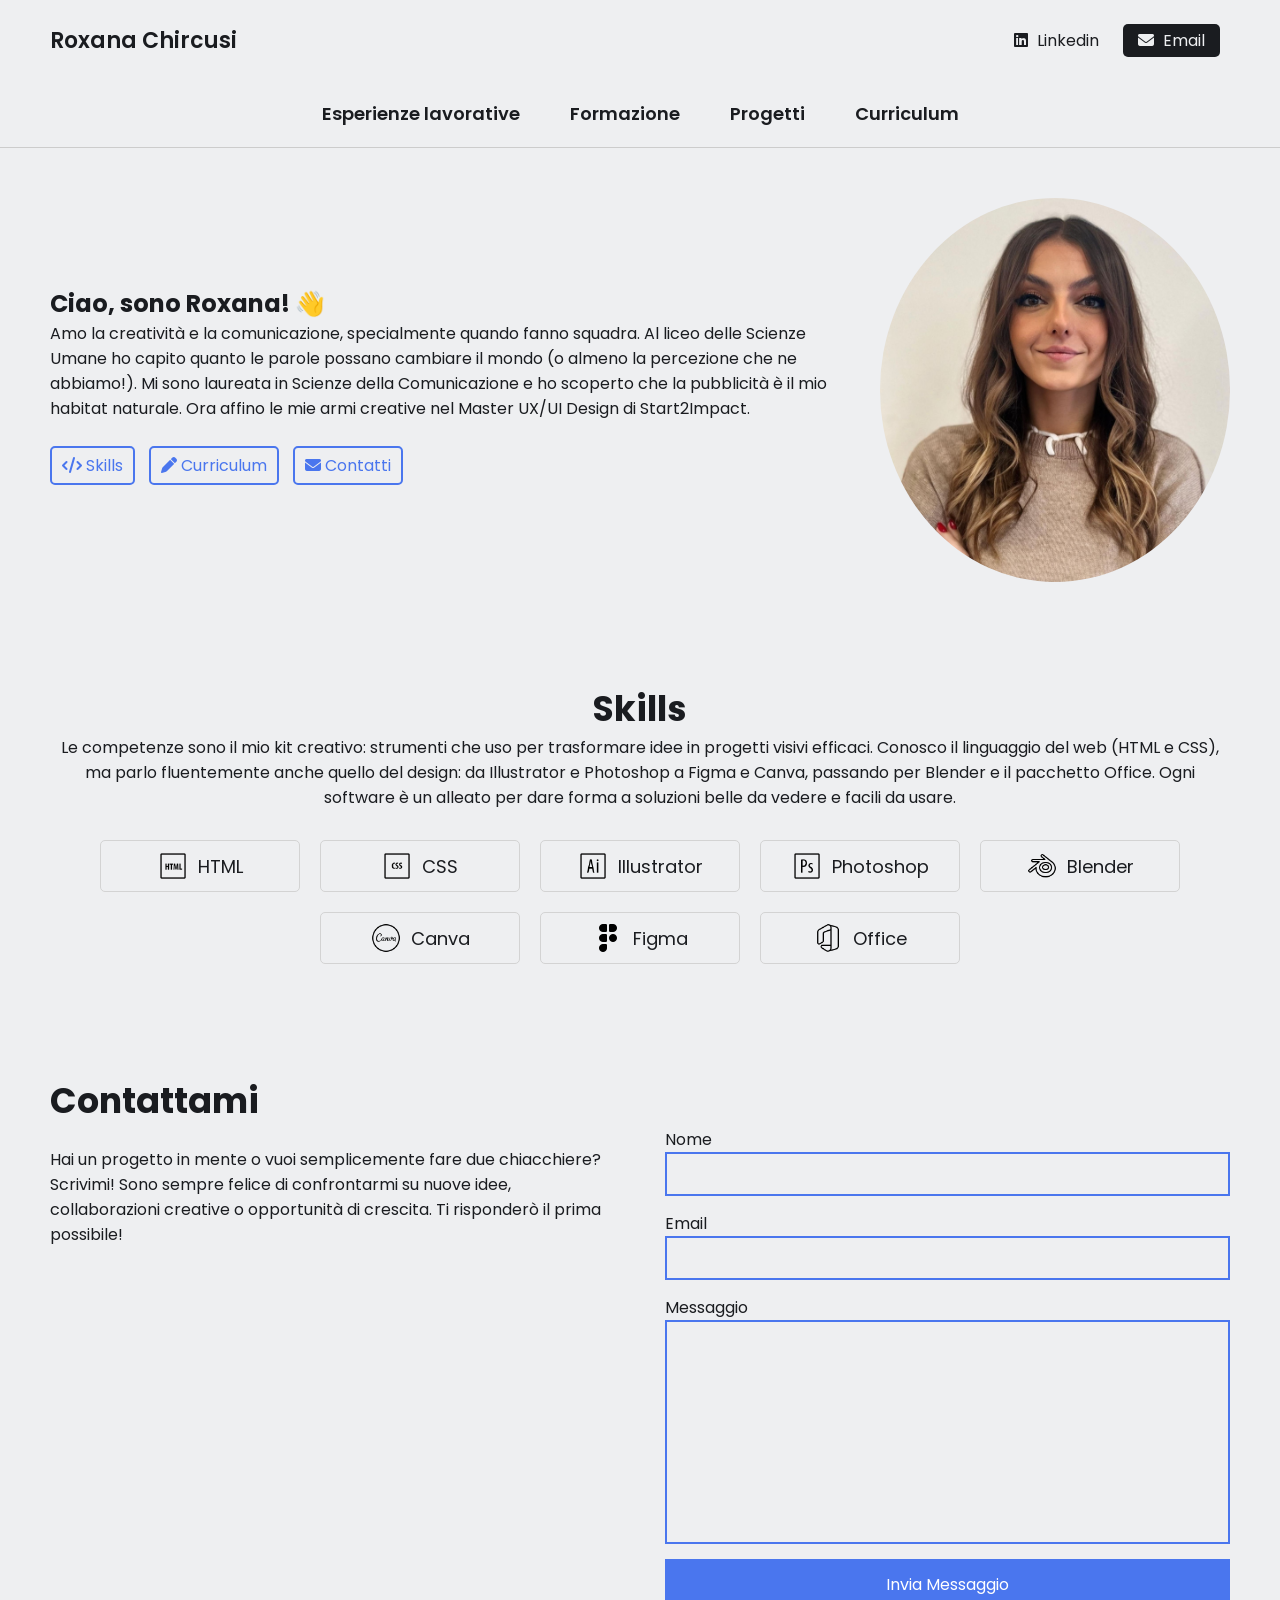
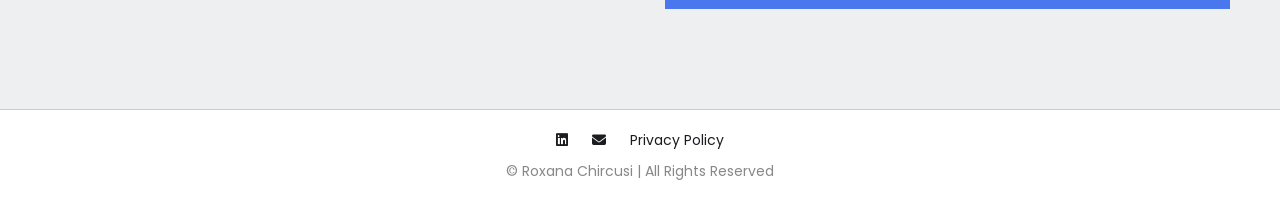
==== index.html @ 9b00d772 "form" ====
<!DOCTYPE html>
<html lang="en">
<head>
  <meta charset="UTF-8">
  <meta http-equiv="X-UA-Compatible" content="IE=edge">
  <meta name="viewport" content="width=device-width, initial-scale=1.0">
  <!-- Open Graph -->
<meta property="og:title" content="Portfolio di Roxana Chircusi" />
<meta property="og:description" content="Scopri i miei progetti, le mie competenze e il mio percorso nel mondo del design e della comunicazione." />
<meta property="og:type" content="website" />
<meta property="og:url" content="https://roxanachircusi.github.io/2025Portfolio/" />
<meta property="og:image" content="https://roxanachircusi.github.io/2025Portfolio/Assets/anteprima.png" />
<meta property="og:site_name" content="Portfolio Roxana 2025" />
<meta name="description" content="Il portfolio di Roxana Chircusi: design, comunicazione e creatività in un unico spazio digitale.">


  <link rel="preconnect" href="https://fonts.googleapis.com">
  <link rel="preconnect" href="https://fonts.gstatic.com" crossorigin>
  <link href="https://fonts.googleapis.com/css2?family=Poppins:wght@400;600&display=swap" rel="stylesheet">

  <link rel="stylesheet" href="https://cdnjs.cloudflare.com/ajax/libs/font-awesome/6.4.0/css/all.min.css" integrity="sha512-iecdLmaskl7CVkqkXNQ/ZH/XLlvWZOJyj7Yy7tcenmpD1ypASozpmT/E0iPtmFIB46ZmdtAc9eNBvH0H/ZpiBw==" crossorigin="anonymous" referrerpolicy="no-referrer" />

  <link rel="stylesheet" href="styles/styles.css">

  <title>Portfolio di Roxana Chircusi</title>
  <link rel="icon" type="image/ico" href="Assets/R.ico">

</head>

<body>
  
  <!-- NAVBAR -->
  <nav>
    <div class="left">
      <a href="index.html">Roxana Chircusi</a>
    </div>
       
  
    <div class="right">
      
      <a href="https://www.linkedin.com/in/roxana-chircusi-b26885238/" target="_blank" rel="noopener noreferrer">
        <i class="fa-brands fa-linkedin"></i>
        <span>Linkedin</span>
      </a>
      
      <a href="mailto:roxanachircusi@icloud.com">
        <i class="fa-solid fa-envelope"></i>
        <span>Email</span>
      </a>
    </div>
  </nav>

  <div class="central-menu-wrapper">
    <button class="central-menu-toggle" aria-label="Apri menu">
      <i class="fa-solid fa-bars"></i>
    </button>
    <div class="central-menu">
      <a href="esperienze.html">Esperienze lavorative</a>
      <a href="formazione.html">Formazione</a>
      <a href="progetti.html">Progetti</a>
      <a href="curriculum.html">Curriculum</a>

    </div>
  </div>
  
  <main>
    <!-- SECTION 1: Hero -->
    <section class="hero-section">
      <div class="text">
        <h1>Ciao, sono Roxana! 👋</h1>
        <p>Amo la creatività e la comunicazione, specialmente quando fanno squadra.
            Al liceo delle Scienze Umane ho capito quanto le parole possano cambiare il mondo (o almeno la percezione che ne abbiamo!).
            Mi sono laureata in Scienze della Comunicazione e ho scoperto che la pubblicità è il mio habitat naturale.
            Ora affino le mie armi creative nel Master UX/UI Design di Start2Impact.</p>

        <div class="links">
          <a href="#skills">
            <i class="fa-solid fa-code"></i>
            <span>Skills</span>
          </a>
          
          <a href="curriculum.html">
            <i class="fa-solid fa-pen"></i>
            <span>Curriculum</span>
          </a>
          
          <a href="#contact">
            <i class="fa-solid fa-envelope"></i>
            <span>Contatti</span>
          </a>
        </div>
      </div>

      <div class="headshot">
        <img src="Assets/foto.png" alt="foto Roxana Chircusi">
      </div>
    </section>

    <!-- SECTION 2: Skills -->
    <section id="skills" class="skills-section">
      <h2>Skills</h2>
      <div class="text">
        Le competenze sono il mio kit creativo: strumenti che uso per trasformare idee in progetti visivi efficaci.
        Conosco il linguaggio del web (HTML e CSS), ma parlo fluentemente anche quello del design: da Illustrator e Photoshop a Figma e Canva, passando per Blender e il pacchetto Office.
        Ogni software è un alleato per dare forma a soluzioni belle da vedere e facili da usare.
      </div>

      <div class="cells">
        <div class="cell">
          <img src="Assets/iconahtml.png" alt="html logo">
          <span>HTML</span>
        </div>
        
        <div class="cell">
          <img src="Assets/iconacss.png" alt="css logo">
          <span>CSS</span>
        </div>
        
        <div class="cell">
          <img src="Assets/iconaillustrator.png" alt="Illustrator logo">
          <span>Illustrator</span>
        </div>
        
        <div class="cell">
          <img src="Assets/iconaphotoshop.png" alt="Photoshop logo">
          <span>Photoshop</span>
        </div>
        
        <div class="cell">
          <img src="Assets/iconablender.png" alt="Blender Logo">
          <span>Blender</span>
        </div>

        <div class="cell">
            <img src="Assets/iconacanva.png" alt="Canva Logo">
            <span>Canva</span>
          </div>

          <div class="cell">
            <img src="Assets/iconafigma.png" alt="Figma Logo">
            <span>Figma</span>
          </div>

          <div class="cell">
            <img src="Assets/iconaoffice.png" alt="Office Logo">
            <span>Office</span>
          </div>
      </div>
    </section>

    <!-- SECTION 4: Contact -->
    <section id="contact" class="contact-section">
      <h2>Contattami</h2>

      <div class="group">
        <div class="text">
            Hai un progetto in mente o vuoi semplicemente fare due chiacchiere?
            Scrivimi! Sono sempre felice di confrontarmi su nuove idee, collaborazioni creative o opportunità di crescita.
            Ti risponderò il prima possibile!
        </div>

        <form id="contactForm">
          <label for="name">Nome</label>
          <input type="text" id="name" required>

          <label for="email">Email</label>
          <input type="email" id="email" required>

          <label for="message">Messaggio</label>
          <textarea id="message" cols="30" rows="10" required></textarea>
  
          <button type="submit">Invia Messaggio</button>
        </form>
      </div>
    </section>
  </main>

  <!--collegamento menu-toggle.js-->
  <script src="assets/js/menu-toggle.js"></script> 
  <script src="assets/js/form.js"></script>

</body>
<footer class="site-footer">
    <div class="footer-links">
      <a href="https://www.linkedin.com/in/roxana-chircusi-b26885238/" target="_blank" rel="noopener noreferrer">
        <i class="fa-brands fa-linkedin"></i>
      </a>
      <a href="mailto:roxanachircusi@icloud.com">
        <i class="fa-solid fa-envelope"></i>
      </a>
      <a href="privacy.html">Privacy Policy</a>
    </div>
    <div class="footer-copy">
      &copy; Roxana Chircusi | All Rights Reserved
    </div>
  </footer>
  
</html>
---- styles/styles.css ----
:root {
  --text-color: #1a1c20;
  --link-color: #4a76ee;
  --background-color: #eeeff1;
}

:root {
  --text-color: #1a1c20;
  --link-color: #4a76ee;
  --background-color: #eeeff1;
}

* {
  margin: 0;
  padding: 0;
  -webkit-box-sizing: border-box;
          box-sizing: border-box;
}

html {
  scroll-behavior: smooth;
}

body {
  font-family: 'Poppins', sans-serif;
  color: var(--text-color);
  background-color: var(--background-color);
  max-width: 1400px;
  margin: 0 auto;
}

a {
  color: var(--link-color);
  text-decoration: none;
}

/* NAVBAR */
nav {
  display: -webkit-box;
  display: -ms-flexbox;
  display: flex;
  -webkit-box-pack: justify;
      -ms-flex-pack: justify;
          justify-content: space-between;
  -webkit-box-align: center;
      -ms-flex-align: center;
          align-items: center;
  padding: 0 50px;
  height: 80px;
}

nav .left a {
  color: var(--text-color);
  font-size: 22px;
  font-weight: 600;
}

nav .right a {
  color: var(--text-color);
  margin: 0 10px;
}

nav .right a:last-child {
  color: var(--background-color);
  background-color: var(--text-color);
  padding: 5px 15px;
  border-radius: 5px;
}

nav .right a span {
  margin-left: 5px;
}

/* SECTION 1: Hero */
.hero-section {
  display: -webkit-box;
  display: -ms-flexbox;
  display: flex;
  -webkit-box-pack: justify;
      -ms-flex-pack: justify;
          justify-content: space-between;
  -webkit-box-align: center;
      -ms-flex-align: center;
          align-items: center;
  padding: 0 50px;
  margin: 50px 0;
  margin-bottom: 100px;
  gap: 40px;
}

.hero-section .text {
  -webkit-box-flex: 5;
      -ms-flex: 5;
          flex: 5;
}

.hero-section .text h2 {
  font-size: 45px;
}

.hero-section .text .links {
  margin-top: 25px;
}

.hero-section .text .links a {
  display: inline-block;
  padding: 5px 10px;
  border: 2px solid var(--link-color);
  border-radius: 5px;
  margin-right: 10px;
  margin-bottom: 10px;
  -webkit-transition: .1s;
  transition: .1s;
}

.hero-section .text .links a:hover {
  color: var(--text-color);
  border: 2px solid var(--text-color);
}

.hero-section .headshot {
  -webkit-box-flex: 2;
      -ms-flex: 2;
          flex: 2;
  display: -webkit-box;
  display: -ms-flexbox;
  display: flex;
  -webkit-box-pack: right;
      -ms-flex-pack: right;
          justify-content: right;
}

.hero-section .headshot img {
  width: 350px;
  border-radius: 50%;
}

/* SECTION 2: Skills */
.skills-section {
  padding: 0 50px;
  margin-bottom: 100px;
}

.skills-section h2 {
  text-align: center;
  font-size: 35px;
}

.skills-section .text {
  text-align: center;
  margin-bottom: 20px;
}

.skills-section .cells {
  display: -webkit-box;
  display: -ms-flexbox;
  display: flex;
  -webkit-box-pack: center;
      -ms-flex-pack: center;
          justify-content: center;
  -ms-flex-wrap: wrap;
      flex-wrap: wrap;
}

.skills-section .cells .cell {
  display: -webkit-box;
  display: -ms-flexbox;
  display: flex;
  -webkit-box-pack: center;
      -ms-flex-pack: center;
          justify-content: center;
  -webkit-box-align: center;
      -ms-flex-align: center;
          align-items: center;
  gap: 10px;
  width: 200px;
  padding: 10px 20px;
  margin: 10px;
  border: 1.5px solid #d3d3d3;
  border-radius: 5px;
}

.skills-section .cells .cell img {
  width: 30px;
  height: 30px;
  -o-object-fit: contain;
     object-fit: contain;
  border-radius: 2px;
}

.skills-section .cells .cell span {
  font-size: 18px;
}

/* SECTION 3: Testimony */
.testimony-section {
  padding: 0 50px;
  margin-bottom: 100px;
}

.testimony-section h2 {
  font-size: 35px;
  margin-bottom: 30px;
}

.testimony-section .group {
  display: -webkit-box;
  display: -ms-flexbox;
  display: flex;
  -webkit-box-align: center;
      -ms-flex-align: center;
          align-items: center;
  gap: 50px;
}

.testimony-section .group .person-details {
  text-align: center;
  -webkit-box-flex: 2;
      -ms-flex: 2;
          flex: 2;
}

.testimony-section .group .person-details img {
  width: 200px;
  aspect-ratio: 1 / 1;
  -o-object-fit: cover;
     object-fit: cover;
  border-radius: 50%;
  margin-bottom: 10px;
}

.testimony-section .group .person-details p {
  font-weight: 600;
}

.testimony-section .group .person-details p:last-child {
  font-weight: normal;
}

.testimony-section .group .text {
  -webkit-box-flex: 8;
      -ms-flex: 8;
          flex: 8;
}

/* SECTION 4: Contact */
.contact-section {
  padding: 0 50px;
  margin-bottom: 100px;
}

.contact-section h2 {
  font-size: 35px;
}

.contact-section .group {
  display: -webkit-box;
  display: -ms-flexbox;
  display: flex;
  gap: 50px;
}

.contact-section .group .text {
  -webkit-box-flex: 3;
      -ms-flex: 3;
          flex: 3;
  margin-top: 20px;
}

.contact-section .group form {
  -webkit-box-flex: 3;
      -ms-flex: 3;
          flex: 3;
  display: -webkit-box;
  display: -ms-flexbox;
  display: flex;
  -webkit-box-orient: vertical;
  -webkit-box-direction: normal;
      -ms-flex-direction: column;
          flex-direction: column;
}

.contact-section .group form input,
.contact-section .group form textarea {
  font-family: 'Poppins', sans-serif;
  border: 2px solid var(--link-color);
  background-color: transparent;
  padding: 10px;
  margin-bottom: 15px;
  outline: none;
  resize: none;
}

.contact-section .group form button {
  font-size: 16px;
  font-family: 'Poppins', sans-serif;
  color: #fff;
  background-color: var(--link-color);
  border: none;
  height: 50px;
  cursor: pointer;
  -webkit-transition: .1s;
  transition: .1s;
}

.contact-section .group form button:hover {
  -webkit-filter: brightness(0.9);
          filter: brightness(0.9);
}

@media (max-width: 850px) {
  /* SECTION 1: Hero */
  .hero-section .text h2 {
    font-size: 35px;
  }
}

@media (max-width: 740px) {
  /* SECTION 1: Hero */
  .hero-section {
    -webkit-box-orient: vertical;
    -webkit-box-direction: reverse;
        -ms-flex-direction: column-reverse;
            flex-direction: column-reverse;
  }
  .hero-section .headshot img {
    width: 300px;
  }
  /* SECTION 3: Testimony */
  .testimony-section {
    text-align: center;
  }
  .testimony-section .group {
    -webkit-box-orient: vertical;
    -webkit-box-direction: normal;
        -ms-flex-direction: column;
            flex-direction: column;
  }
  /* SECTION 4: Contact */
  .contact-section .group {
    -webkit-box-orient: vertical;
    -webkit-box-direction: normal;
        -ms-flex-direction: column;
            flex-direction: column;
  }
}

@media (max-width: 600px) {
  /* NAVBAR */
  nav {
    padding: 0 20px;
  }
  nav .right a {
    font-size: 22px;
  }
  nav .right a:last-child {
    color: var(--text-color);
    background-color: transparent;
    padding: 0;
  }
  nav .right a span {
    display: none;
  }
  /* SECTION 1: Hero */
  .hero-section {
    padding: 0 20px;
  }
  .hero-section .text h2 {
    font-size: 30px;
  }
  /* SECTION 2: Skills */
  .skills-section {
    padding: 0 20px;
  }
  .skills-section .cells .cell span {
    font-size: 16px;
  }
  /*Contatti */
  .contact-section {
    padding: 0 20px;
  }
}

/*Menu hamburger*/
.central-menu-wrapper {
  position: relative;
  background-color: #eeeff1;
  border-bottom: 1px solid #ccc;
  z-index: 999;
}

.central-menu {
  display: -webkit-box;
  display: -ms-flexbox;
  display: flex;
  -webkit-box-pack: center;
      -ms-flex-pack: center;
          justify-content: center;
  gap: 30px;
  padding: 15px 0;
  font-weight: 600;
  font-size: 18px;
}

.central-menu a {
  color: var(--text-color);
  text-decoration: none;
  padding: 5px 10px;
  border-radius: 5px;
  -webkit-transition: background-color 0.2s;
  transition: background-color 0.2s;
}

.central-menu a:hover {
  background-color: var(--background-color);
}

.central-menu-toggle {
  display: none;
  background: none;
  border: none;
  font-size: 26px;
  padding: 10px 20px;
  cursor: pointer;
  color: var(--text-color);
}

@media (max-width: 740px) {
  .central-menu {
    display: none;
    -webkit-box-orient: vertical;
    -webkit-box-direction: normal;
        -ms-flex-direction: column;
            flex-direction: column;
    -webkit-box-align: center;
        -ms-flex-align: center;
            align-items: center;
    gap: 15px;
    padding: 10px 0;
    position: -webkit-sticky;
    position: sticky;
    top: 80px;
    /* navbar height */
    background-color: var(--background-color);
    border-top: 1px solid #ccc;
  }
  .central-menu.show {
    display: -webkit-box;
    display: -ms-flexbox;
    display: flex;
  }
  .central-menu-toggle {
    display: block;
    position: -webkit-sticky;
    position: sticky;
    top: 80px;
    z-index: 1001;
    background-color: var(--background-color);
    border-bottom: 1px solid #ccc;
    width: 100%;
    text-align: right;
  }
}

/*Esperienze Lavorative */
.experience {
  padding: 0 50px;
  margin-top: 60px;
  margin-bottom: 100px;
}

.experience .heading {
  text-align: center;
  font-size: 35px;
  margin-bottom: 50px;
}

.experience .heading span {
  color: var(--link-color);
}

.timeline {
  position: relative;
  margin: 0 auto;
  padding-left: 25px;
  border-left: 3px solid var(--link-color);
  max-width: 900px;
}

.timeline-item {
  position: relative;
  margin-bottom: 50px;
  padding-left: 20px;
}

.timeline-dot {
  position: absolute;
  left: -11px;
  top: 5px;
  width: 20px;
  height: 20px;
  background-color: var(--link-color);
  border-radius: 50%;
  border: 3px solid white;
  -webkit-box-shadow: 0 0 0 2px var(--link-color);
          box-shadow: 0 0 0 2px var(--link-color);
}

.timeline-date {
  font-size: 14px;
  color: #888;
  margin-bottom: 5px;
}

.timeline-content h3 {
  font-size: 20px;
  font-weight: 600;
  margin-bottom: 10px;
  color: var(--text-color);
}

.timeline-content p {
  font-size: 16px;
  color: var(--text-color);
  line-height: 1.6;
}

/* Responsive */
@media (max-width: 740px) {
  .experience {
    padding: 0 20px;
  }
  .timeline {
    padding-left: 20px;
  }
  .timeline-item {
    padding-left: 15px;
  }
  .timeline-dot {
    left: -13px;
  }
}

/*footer*/
.site-footer {
  background-color: #fff;
  border-top: 1px solid #ccc;
  padding: 20px 0;
  text-align: center;
  font-size: 14px;
  color: var(--text-color);
}

.site-footer .footer-links {
  margin-bottom: 10px;
}

.site-footer .footer-links a {
  color: var(--text-color);
  margin: 0 10px;
  -webkit-transition: color 0.2s;
  transition: color 0.2s;
}

.site-footer .footer-links a:hover {
  color: var(--link-color);
}

.site-footer .footer-copy {
  color: #888;
}

/*privacy*/
.privacy-section {
  max-width: 800px;
  padding: 60px 50px;
  margin: 0 auto 100px;
  font-size: 16px;
  line-height: 1.7;
}

.privacy-section h1 {
  font-size: 35px;
  margin-bottom: 30px;
  text-align: center;
}

.privacy-section h2 {
  font-size: 22px;
  margin-top: 30px;
  margin-bottom: 10px;
  color: var(--link-color);
}

/*progetti*/
/* PROGETTI */
.projects-section {
  padding: 60px 50px;
  max-width: 1200px;
  margin: 0 auto 100px;
}

.projects-section h2 {
  text-align: center;
  font-size: 35px;
  margin-bottom: 40px;
}

.projects-grid {
  display: -webkit-box;
  display: -ms-flexbox;
  display: flex;
  -ms-flex-wrap: wrap;
      flex-wrap: wrap;
  gap: 30px;
  -webkit-box-pack: center;
      -ms-flex-pack: center;
          justify-content: center;
}

.project-box {
  background-color: #fff;
  border: 1px solid #ccc;
  border-radius: 10px;
  overflow: hidden;
  width: 300px;
  -webkit-box-shadow: 0 2px 5px rgba(0, 0, 0, 0.05);
          box-shadow: 0 2px 5px rgba(0, 0, 0, 0.05);
  display: -webkit-box;
  display: -ms-flexbox;
  display: flex;
  -webkit-box-orient: vertical;
  -webkit-box-direction: normal;
      -ms-flex-direction: column;
          flex-direction: column;
}

.project-box img {
  width: 100%;
  height: 200px;
  -o-object-fit: cover;
     object-fit: cover;
}

.project-box .project-content {
  padding: 20px;
  -webkit-box-flex: 1;
      -ms-flex-positive: 1;
          flex-grow: 1;
  display: -webkit-box;
  display: -ms-flexbox;
  display: flex;
  -webkit-box-orient: vertical;
  -webkit-box-direction: normal;
      -ms-flex-direction: column;
          flex-direction: column;
  -webkit-box-pack: justify;
      -ms-flex-pack: justify;
          justify-content: space-between;
}

.project-box h3 {
  margin: 0 0 10px;
  font-size: 20px;
}

.project-box p {
  font-size: 14px;
  color: #555;
  margin-bottom: 15px;
}

.project-box a {
  display: inline-block;
  margin-top: auto;
  background-color: var(--link-color);
  color: #fff;
  padding: 10px 15px;
  text-align: center;
  border-radius: 5px;
  font-weight: 600;
  text-decoration: none;
}

.project-box a:hover {
  -webkit-filter: brightness(0.9);
          filter: brightness(0.9);
}
/*# sourceMappingURL=styles.css.map */
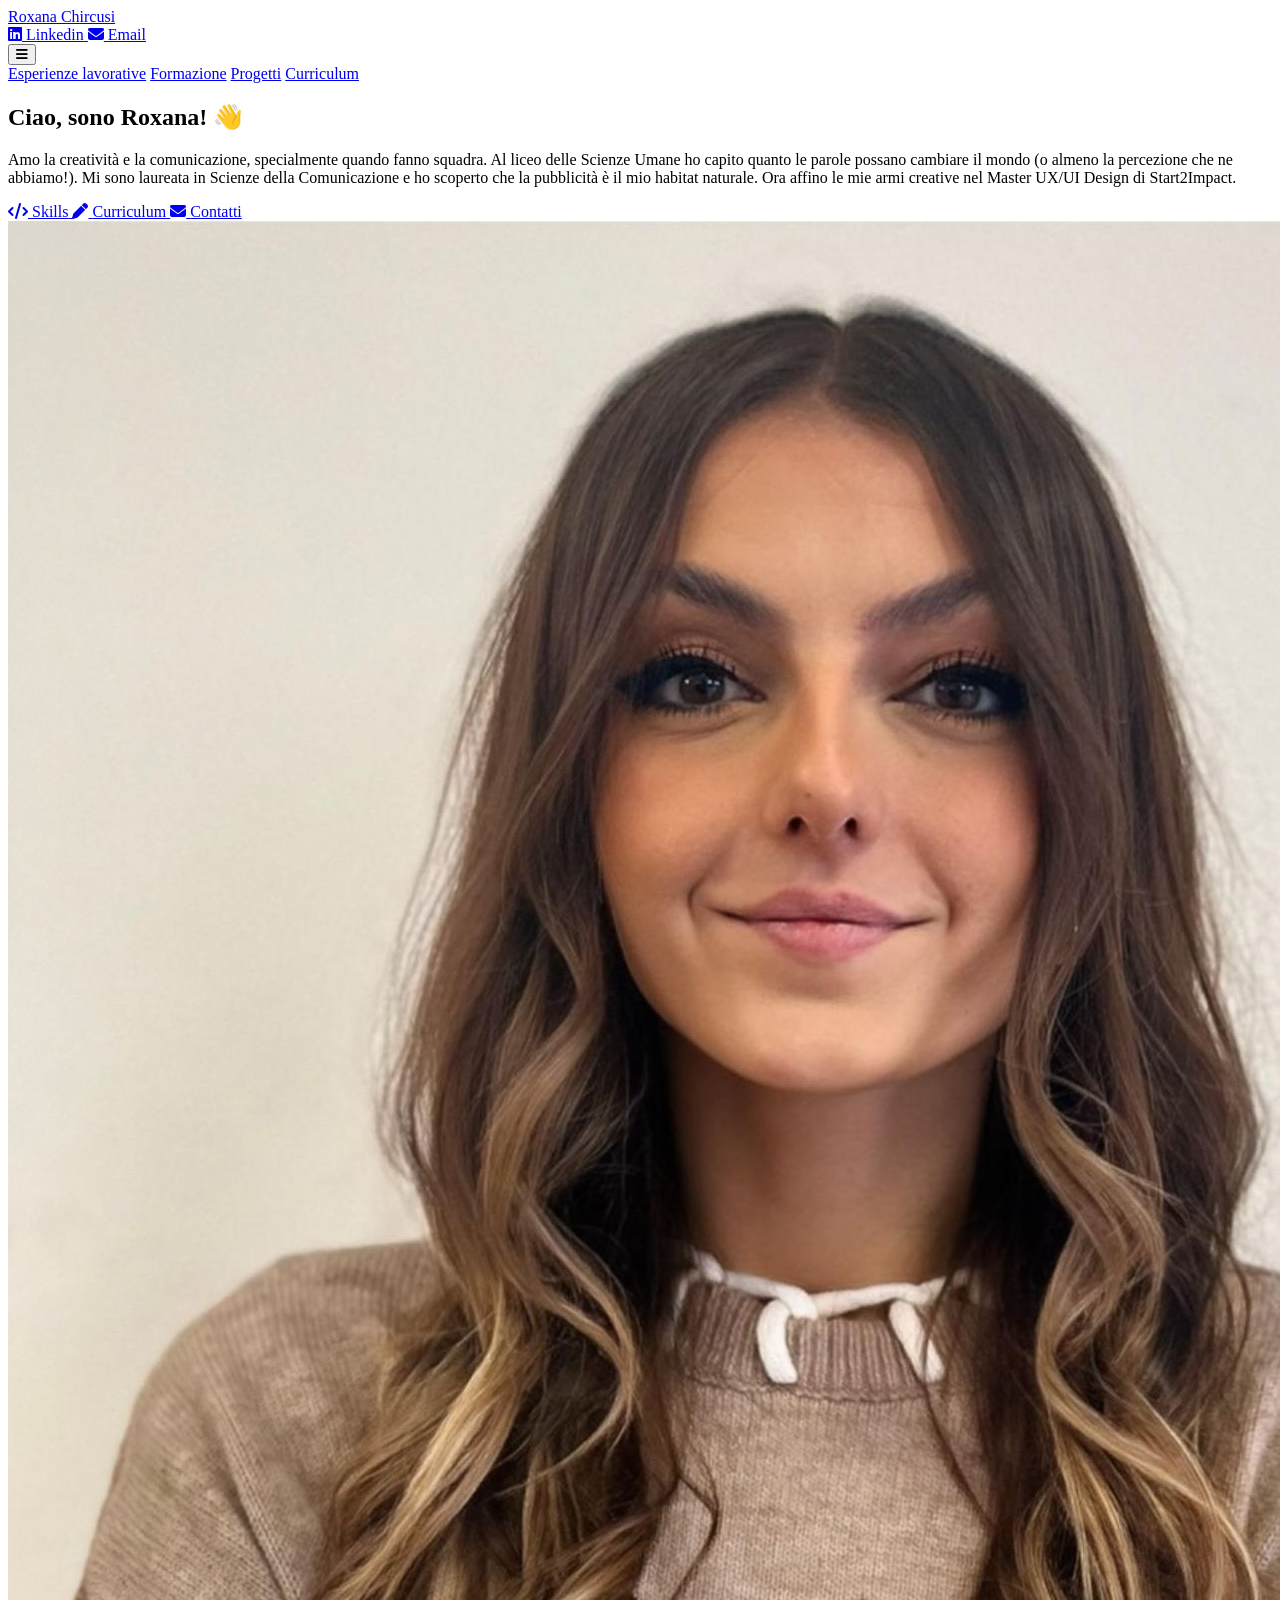
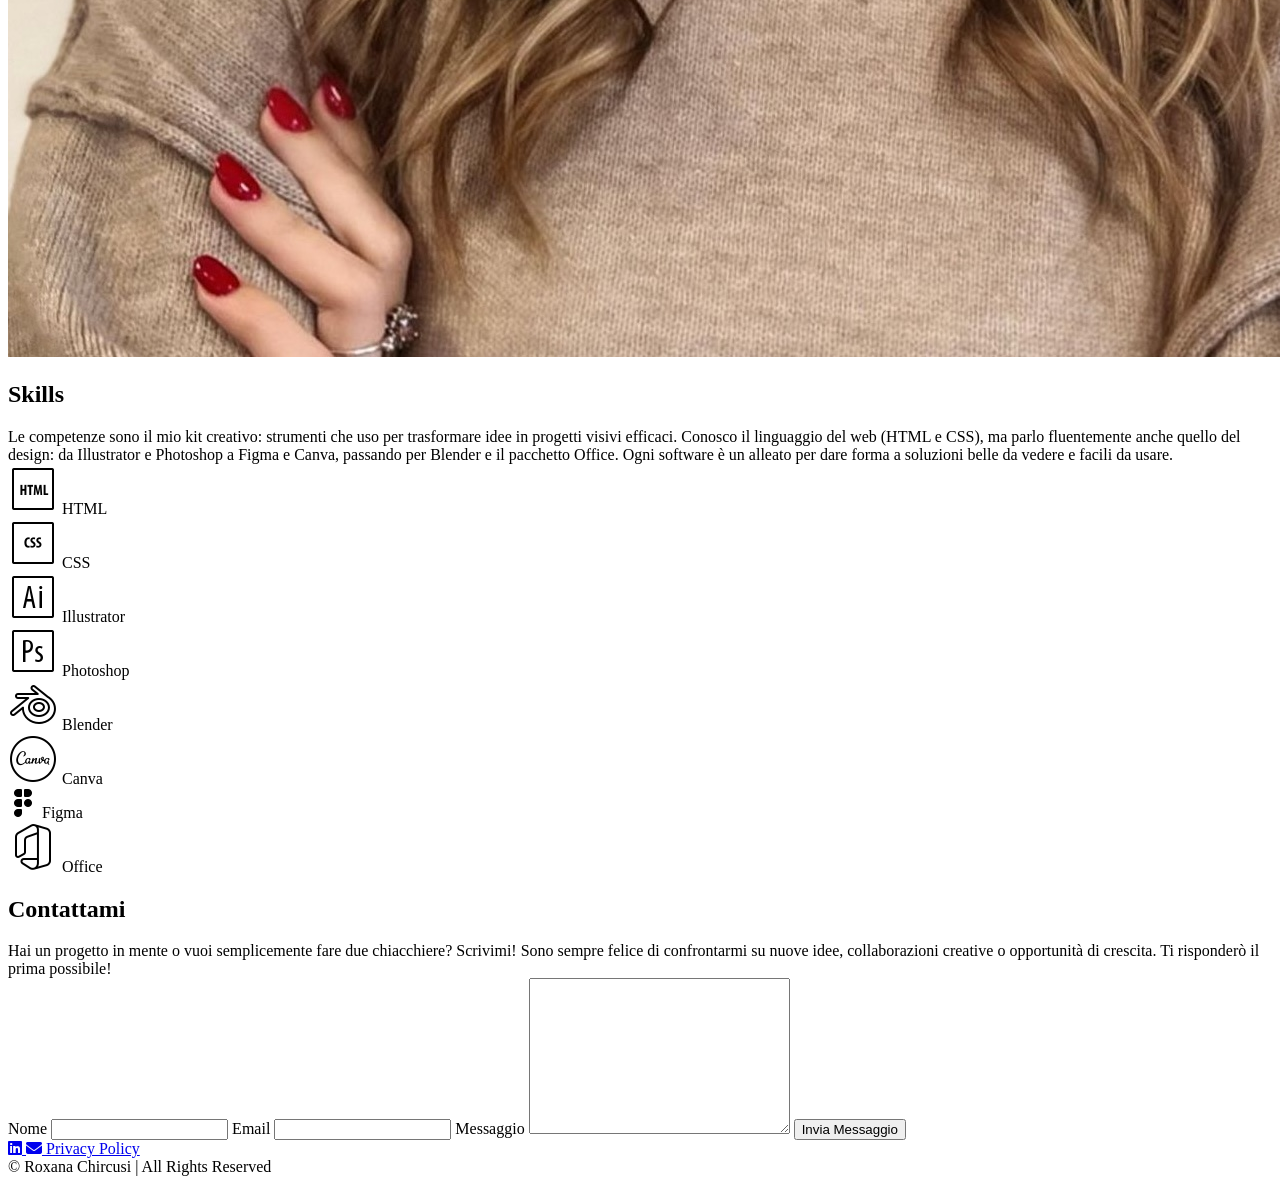
==== commit 58803afd: "a" ====
--- a/index.html
+++ b/index.html
@@ -176,8 +176,8 @@
   </main>
 
   <!--collegamento menu-toggle.js-->
-  <script src="assets/js/menu-toggle.js"></script> 
-  <script src="assets/js/form.js"></script>
+  <script src="Assets/js/menu-toggle.js"></script> 
+  <script src="Assets/js/form.js"></script>
 
 </body>
 <footer class="site-footer">
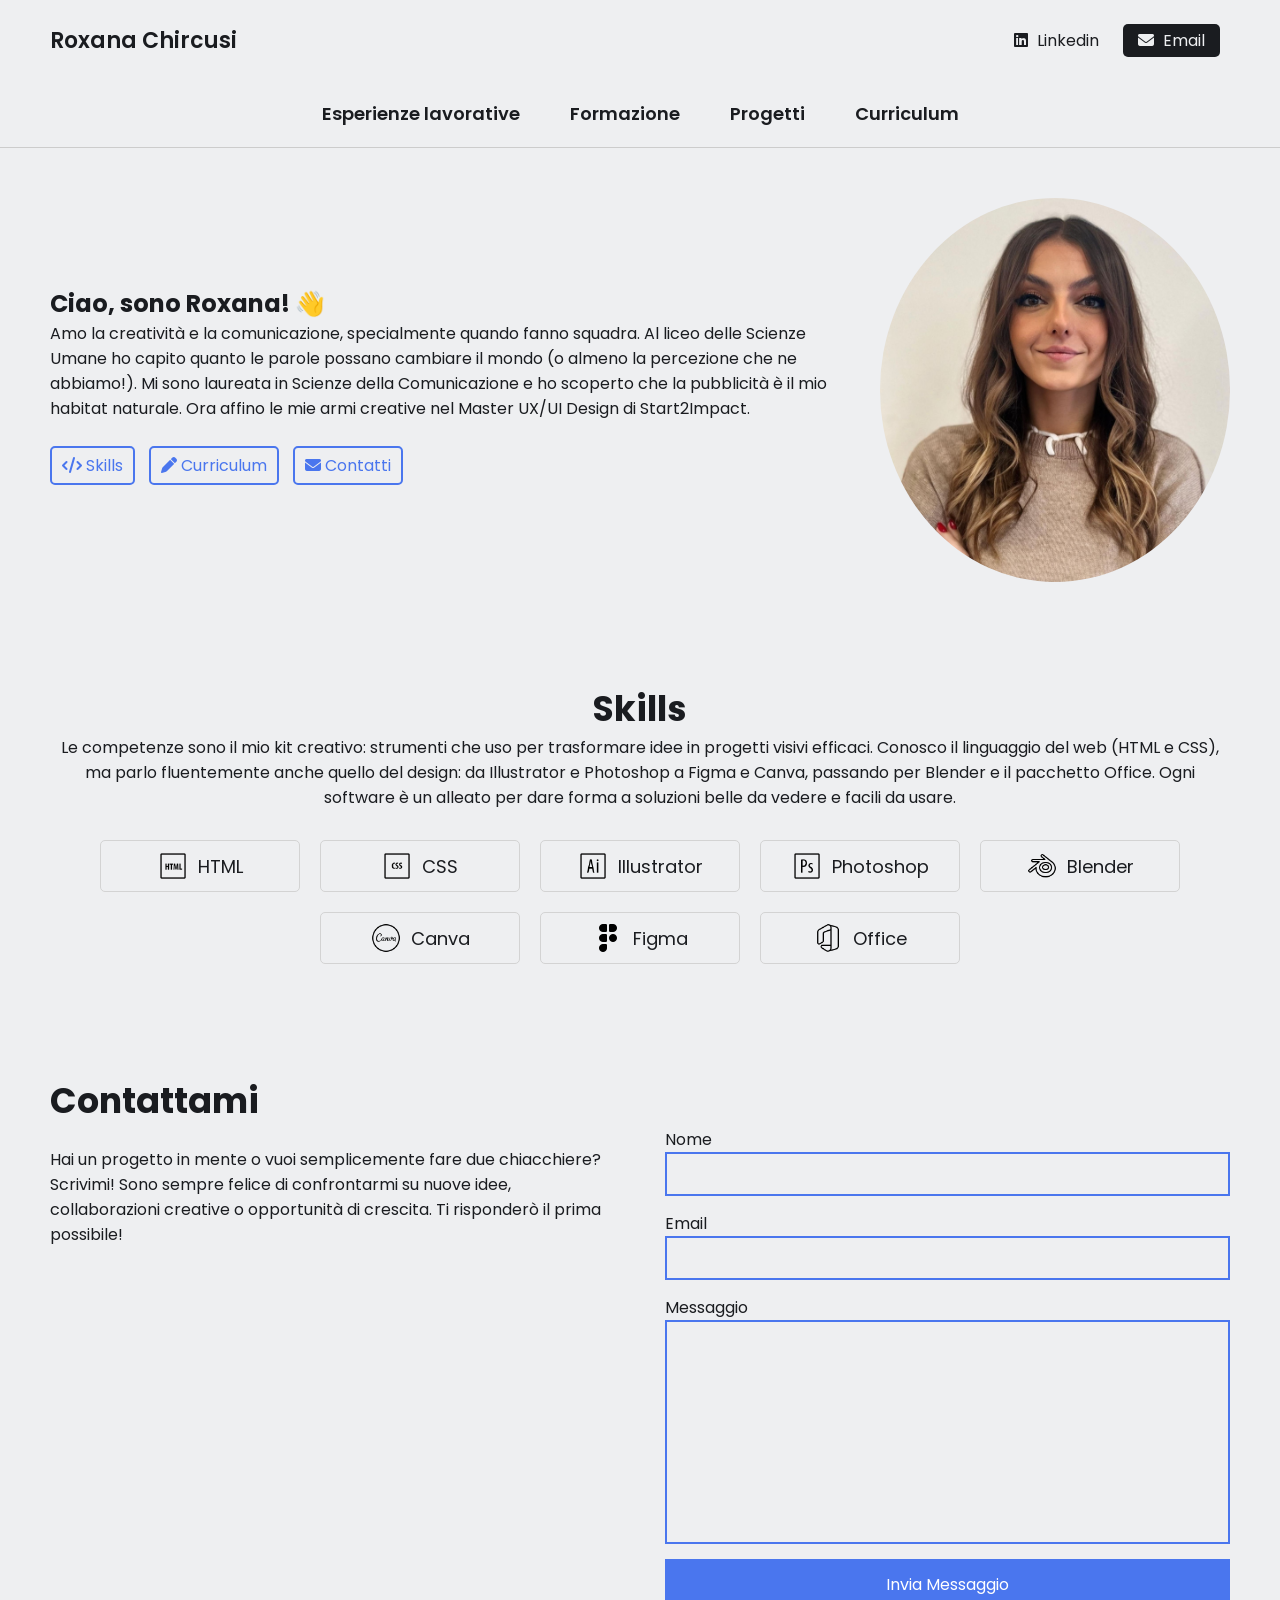
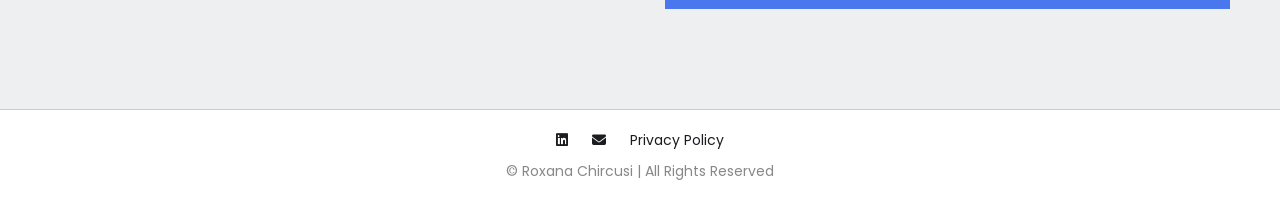
==== commit 26736da7: "Update index.html" ====
--- a/index.html
+++ b/index.html
@@ -20,7 +20,7 @@
 
   <link rel="stylesheet" href="https://cdnjs.cloudflare.com/ajax/libs/font-awesome/6.4.0/css/all.min.css" integrity="sha512-iecdLmaskl7CVkqkXNQ/ZH/XLlvWZOJyj7Yy7tcenmpD1ypASozpmT/E0iPtmFIB46ZmdtAc9eNBvH0H/ZpiBw==" crossorigin="anonymous" referrerpolicy="no-referrer" />
 
-  <link rel="stylesheet" href="styles/styles.css">
+  <link rel="stylesheet" href="Styles/styles.css">
 
   <title>Portfolio di Roxana Chircusi</title>
   <link rel="icon" type="image/ico" href="Assets/R.ico">
@@ -175,6 +175,7 @@
     </section>
   </main>
 
+
   <!--collegamento menu-toggle.js-->
   <script src="Assets/js/menu-toggle.js"></script> 
   <script src="Assets/js/form.js"></script>
@@ -195,4 +196,4 @@
     </div>
   </footer>
   
-</html>+</html>
--- a/Styles/styles.css
+++ b/Styles/styles.css
@@ -0,0 +1,689 @@
+:root {
+  --text-color: #1a1c20;
+  --link-color: #4a76ee;
+  --background-color: #eeeff1;
+}
+
+:root {
+  --text-color: #1a1c20;
+  --link-color: #4a76ee;
+  --background-color: #eeeff1;
+}
+
+* {
+  margin: 0;
+  padding: 0;
+  -webkit-box-sizing: border-box;
+          box-sizing: border-box;
+}
+
+html {
+  scroll-behavior: smooth;
+}
+
+body {
+  font-family: 'Poppins', sans-serif;
+  color: var(--text-color);
+  background-color: var(--background-color);
+  max-width: 1400px;
+  margin: 0 auto;
+}
+
+a {
+  color: var(--link-color);
+  text-decoration: none;
+}
+
+/* NAVBAR */
+nav {
+  display: -webkit-box;
+  display: -ms-flexbox;
+  display: flex;
+  -webkit-box-pack: justify;
+      -ms-flex-pack: justify;
+          justify-content: space-between;
+  -webkit-box-align: center;
+      -ms-flex-align: center;
+          align-items: center;
+  padding: 0 50px;
+  height: 80px;
+}
+
+nav .left a {
+  color: var(--text-color);
+  font-size: 22px;
+  font-weight: 600;
+}
+
+nav .right a {
+  color: var(--text-color);
+  margin: 0 10px;
+}
+
+nav .right a:last-child {
+  color: var(--background-color);
+  background-color: var(--text-color);
+  padding: 5px 15px;
+  border-radius: 5px;
+}
+
+nav .right a span {
+  margin-left: 5px;
+}
+
+/* SECTION 1: Hero */
+.hero-section {
+  display: -webkit-box;
+  display: -ms-flexbox;
+  display: flex;
+  -webkit-box-pack: justify;
+      -ms-flex-pack: justify;
+          justify-content: space-between;
+  -webkit-box-align: center;
+      -ms-flex-align: center;
+          align-items: center;
+  padding: 0 50px;
+  margin: 50px 0;
+  margin-bottom: 100px;
+  gap: 40px;
+}
+
+.hero-section .text {
+  -webkit-box-flex: 5;
+      -ms-flex: 5;
+          flex: 5;
+}
+
+.hero-section .text h2 {
+  font-size: 45px;
+}
+
+.hero-section .text .links {
+  margin-top: 25px;
+}
+
+.hero-section .text .links a {
+  display: inline-block;
+  padding: 5px 10px;
+  border: 2px solid var(--link-color);
+  border-radius: 5px;
+  margin-right: 10px;
+  margin-bottom: 10px;
+  -webkit-transition: .1s;
+  transition: .1s;
+}
+
+.hero-section .text .links a:hover {
+  color: var(--text-color);
+  border: 2px solid var(--text-color);
+}
+
+.hero-section .headshot {
+  -webkit-box-flex: 2;
+      -ms-flex: 2;
+          flex: 2;
+  display: -webkit-box;
+  display: -ms-flexbox;
+  display: flex;
+  -webkit-box-pack: right;
+      -ms-flex-pack: right;
+          justify-content: right;
+}
+
+.hero-section .headshot img {
+  width: 350px;
+  border-radius: 50%;
+}
+
+/* SECTION 2: Skills */
+.skills-section {
+  padding: 0 50px;
+  margin-bottom: 100px;
+}
+
+.skills-section h2 {
+  text-align: center;
+  font-size: 35px;
+}
+
+.skills-section .text {
+  text-align: center;
+  margin-bottom: 20px;
+}
+
+.skills-section .cells {
+  display: -webkit-box;
+  display: -ms-flexbox;
+  display: flex;
+  -webkit-box-pack: center;
+      -ms-flex-pack: center;
+          justify-content: center;
+  -ms-flex-wrap: wrap;
+      flex-wrap: wrap;
+}
+
+.skills-section .cells .cell {
+  display: -webkit-box;
+  display: -ms-flexbox;
+  display: flex;
+  -webkit-box-pack: center;
+      -ms-flex-pack: center;
+          justify-content: center;
+  -webkit-box-align: center;
+      -ms-flex-align: center;
+          align-items: center;
+  gap: 10px;
+  width: 200px;
+  padding: 10px 20px;
+  margin: 10px;
+  border: 1.5px solid #d3d3d3;
+  border-radius: 5px;
+}
+
+.skills-section .cells .cell img {
+  width: 30px;
+  height: 30px;
+  -o-object-fit: contain;
+     object-fit: contain;
+  border-radius: 2px;
+}
+
+.skills-section .cells .cell span {
+  font-size: 18px;
+}
+
+/* SECTION 3: Testimony */
+.testimony-section {
+  padding: 0 50px;
+  margin-bottom: 100px;
+}
+
+.testimony-section h2 {
+  font-size: 35px;
+  margin-bottom: 30px;
+}
+
+.testimony-section .group {
+  display: -webkit-box;
+  display: -ms-flexbox;
+  display: flex;
+  -webkit-box-align: center;
+      -ms-flex-align: center;
+          align-items: center;
+  gap: 50px;
+}
+
+.testimony-section .group .person-details {
+  text-align: center;
+  -webkit-box-flex: 2;
+      -ms-flex: 2;
+          flex: 2;
+}
+
+.testimony-section .group .person-details img {
+  width: 200px;
+  aspect-ratio: 1 / 1;
+  -o-object-fit: cover;
+     object-fit: cover;
+  border-radius: 50%;
+  margin-bottom: 10px;
+}
+
+.testimony-section .group .person-details p {
+  font-weight: 600;
+}
+
+.testimony-section .group .person-details p:last-child {
+  font-weight: normal;
+}
+
+.testimony-section .group .text {
+  -webkit-box-flex: 8;
+      -ms-flex: 8;
+          flex: 8;
+}
+
+/* SECTION 4: Contact */
+.contact-section {
+  padding: 0 50px;
+  margin-bottom: 100px;
+}
+
+.contact-section h2 {
+  font-size: 35px;
+}
+
+.contact-section .group {
+  display: -webkit-box;
+  display: -ms-flexbox;
+  display: flex;
+  gap: 50px;
+}
+
+.contact-section .group .text {
+  -webkit-box-flex: 3;
+      -ms-flex: 3;
+          flex: 3;
+  margin-top: 20px;
+}
+
+.contact-section .group form {
+  -webkit-box-flex: 3;
+      -ms-flex: 3;
+          flex: 3;
+  display: -webkit-box;
+  display: -ms-flexbox;
+  display: flex;
+  -webkit-box-orient: vertical;
+  -webkit-box-direction: normal;
+      -ms-flex-direction: column;
+          flex-direction: column;
+}
+
+.contact-section .group form input,
+.contact-section .group form textarea {
+  font-family: 'Poppins', sans-serif;
+  border: 2px solid var(--link-color);
+  background-color: transparent;
+  padding: 10px;
+  margin-bottom: 15px;
+  outline: none;
+  resize: none;
+}
+
+.contact-section .group form button {
+  font-size: 16px;
+  font-family: 'Poppins', sans-serif;
+  color: #fff;
+  background-color: var(--link-color);
+  border: none;
+  height: 50px;
+  cursor: pointer;
+  -webkit-transition: .1s;
+  transition: .1s;
+}
+
+.contact-section .group form button:hover {
+  -webkit-filter: brightness(0.9);
+          filter: brightness(0.9);
+}
+
+@media (max-width: 850px) {
+  /* SECTION 1: Hero */
+  .hero-section .text h2 {
+    font-size: 35px;
+  }
+}
+
+@media (max-width: 740px) {
+  /* SECTION 1: Hero */
+  .hero-section {
+    -webkit-box-orient: vertical;
+    -webkit-box-direction: reverse;
+        -ms-flex-direction: column-reverse;
+            flex-direction: column-reverse;
+  }
+  .hero-section .headshot img {
+    width: 300px;
+  }
+  /* SECTION 3: Testimony */
+  .testimony-section {
+    text-align: center;
+  }
+  .testimony-section .group {
+    -webkit-box-orient: vertical;
+    -webkit-box-direction: normal;
+        -ms-flex-direction: column;
+            flex-direction: column;
+  }
+  /* SECTION 4: Contact */
+  .contact-section .group {
+    -webkit-box-orient: vertical;
+    -webkit-box-direction: normal;
+        -ms-flex-direction: column;
+            flex-direction: column;
+  }
+}
+
+@media (max-width: 600px) {
+  /* NAVBAR */
+  nav {
+    padding: 0 20px;
+  }
+  nav .right a {
+    font-size: 22px;
+  }
+  nav .right a:last-child {
+    color: var(--text-color);
+    background-color: transparent;
+    padding: 0;
+  }
+  nav .right a span {
+    display: none;
+  }
+  /* SECTION 1: Hero */
+  .hero-section {
+    padding: 0 20px;
+  }
+  .hero-section .text h2 {
+    font-size: 30px;
+  }
+  /* SECTION 2: Skills */
+  .skills-section {
+    padding: 0 20px;
+  }
+  .skills-section .cells .cell span {
+    font-size: 16px;
+  }
+  /*Contatti */
+  .contact-section {
+    padding: 0 20px;
+  }
+}
+
+/*Menu hamburger*/
+.central-menu-wrapper {
+  position: relative;
+  background-color: #eeeff1;
+  border-bottom: 1px solid #ccc;
+  z-index: 999;
+}
+
+.central-menu {
+  display: -webkit-box;
+  display: -ms-flexbox;
+  display: flex;
+  -webkit-box-pack: center;
+      -ms-flex-pack: center;
+          justify-content: center;
+  gap: 30px;
+  padding: 15px 0;
+  font-weight: 600;
+  font-size: 18px;
+}
+
+.central-menu a {
+  color: var(--text-color);
+  text-decoration: none;
+  padding: 5px 10px;
+  border-radius: 5px;
+  -webkit-transition: background-color 0.2s;
+  transition: background-color 0.2s;
+}
+
+.central-menu a:hover {
+  background-color: var(--background-color);
+}
+
+.central-menu-toggle {
+  display: none;
+  background: none;
+  border: none;
+  font-size: 26px;
+  padding: 10px 20px;
+  cursor: pointer;
+  color: var(--text-color);
+}
+
+@media (max-width: 740px) {
+  .central-menu {
+    display: none;
+    -webkit-box-orient: vertical;
+    -webkit-box-direction: normal;
+        -ms-flex-direction: column;
+            flex-direction: column;
+    -webkit-box-align: center;
+        -ms-flex-align: center;
+            align-items: center;
+    gap: 15px;
+    padding: 10px 0;
+    position: -webkit-sticky;
+    position: sticky;
+    top: 80px;
+    /* navbar height */
+    background-color: var(--background-color);
+    border-top: 1px solid #ccc;
+  }
+  .central-menu.show {
+    display: -webkit-box;
+    display: -ms-flexbox;
+    display: flex;
+  }
+  .central-menu-toggle {
+    display: block;
+    position: -webkit-sticky;
+    position: sticky;
+    top: 80px;
+    z-index: 1001;
+    background-color: var(--background-color);
+    border-bottom: 1px solid #ccc;
+    width: 100%;
+    text-align: right;
+  }
+}
+
+/*Esperienze Lavorative */
+.experience {
+  padding: 0 50px;
+  margin-top: 60px;
+  margin-bottom: 100px;
+}
+
+.experience .heading {
+  text-align: center;
+  font-size: 35px;
+  margin-bottom: 50px;
+}
+
+.experience .heading span {
+  color: var(--link-color);
+}
+
+.timeline {
+  position: relative;
+  margin: 0 auto;
+  padding-left: 25px;
+  border-left: 3px solid var(--link-color);
+  max-width: 900px;
+}
+
+.timeline-item {
+  position: relative;
+  margin-bottom: 50px;
+  padding-left: 20px;
+}
+
+.timeline-dot {
+  position: absolute;
+  left: -11px;
+  top: 5px;
+  width: 20px;
+  height: 20px;
+  background-color: var(--link-color);
+  border-radius: 50%;
+  border: 3px solid white;
+  -webkit-box-shadow: 0 0 0 2px var(--link-color);
+          box-shadow: 0 0 0 2px var(--link-color);
+}
+
+.timeline-date {
+  font-size: 14px;
+  color: #888;
+  margin-bottom: 5px;
+}
+
+.timeline-content h3 {
+  font-size: 20px;
+  font-weight: 600;
+  margin-bottom: 10px;
+  color: var(--text-color);
+}
+
+.timeline-content p {
+  font-size: 16px;
+  color: var(--text-color);
+  line-height: 1.6;
+}
+
+/* Responsive */
+@media (max-width: 740px) {
+  .experience {
+    padding: 0 20px;
+  }
+  .timeline {
+    padding-left: 20px;
+  }
+  .timeline-item {
+    padding-left: 15px;
+  }
+  .timeline-dot {
+    left: -13px;
+  }
+}
+
+/*footer*/
+.site-footer {
+  background-color: #fff;
+  border-top: 1px solid #ccc;
+  padding: 20px 0;
+  text-align: center;
+  font-size: 14px;
+  color: var(--text-color);
+}
+
+.site-footer .footer-links {
+  margin-bottom: 10px;
+}
+
+.site-footer .footer-links a {
+  color: var(--text-color);
+  margin: 0 10px;
+  -webkit-transition: color 0.2s;
+  transition: color 0.2s;
+}
+
+.site-footer .footer-links a:hover {
+  color: var(--link-color);
+}
+
+.site-footer .footer-copy {
+  color: #888;
+}
+
+/*privacy*/
+.privacy-section {
+  max-width: 800px;
+  padding: 60px 50px;
+  margin: 0 auto 100px;
+  font-size: 16px;
+  line-height: 1.7;
+}
+
+.privacy-section h1 {
+  font-size: 35px;
+  margin-bottom: 30px;
+  text-align: center;
+}
+
+.privacy-section h2 {
+  font-size: 22px;
+  margin-top: 30px;
+  margin-bottom: 10px;
+  color: var(--link-color);
+}
+
+/*progetti*/
+/* PROGETTI */
+.projects-section {
+  padding: 60px 50px;
+  max-width: 1200px;
+  margin: 0 auto 100px;
+}
+
+.projects-section h2 {
+  text-align: center;
+  font-size: 35px;
+  margin-bottom: 40px;
+}
+
+.projects-grid {
+  display: -webkit-box;
+  display: -ms-flexbox;
+  display: flex;
+  -ms-flex-wrap: wrap;
+      flex-wrap: wrap;
+  gap: 30px;
+  -webkit-box-pack: center;
+      -ms-flex-pack: center;
+          justify-content: center;
+}
+
+.project-box {
+  background-color: #fff;
+  border: 1px solid #ccc;
+  border-radius: 10px;
+  overflow: hidden;
+  width: 300px;
+  -webkit-box-shadow: 0 2px 5px rgba(0, 0, 0, 0.05);
+          box-shadow: 0 2px 5px rgba(0, 0, 0, 0.05);
+  display: -webkit-box;
+  display: -ms-flexbox;
+  display: flex;
+  -webkit-box-orient: vertical;
+  -webkit-box-direction: normal;
+      -ms-flex-direction: column;
+          flex-direction: column;
+}
+
+.project-box img {
+  width: 100%;
+  height: 200px;
+  -o-object-fit: cover;
+     object-fit: cover;
+}
+
+.project-box .project-content {
+  padding: 20px;
+  -webkit-box-flex: 1;
+      -ms-flex-positive: 1;
+          flex-grow: 1;
+  display: -webkit-box;
+  display: -ms-flexbox;
+  display: flex;
+  -webkit-box-orient: vertical;
+  -webkit-box-direction: normal;
+      -ms-flex-direction: column;
+          flex-direction: column;
+  -webkit-box-pack: justify;
+      -ms-flex-pack: justify;
+          justify-content: space-between;
+}
+
+.project-box h3 {
+  margin: 0 0 10px;
+  font-size: 20px;
+}
+
+.project-box p {
+  font-size: 14px;
+  color: #555;
+  margin-bottom: 15px;
+}
+
+.project-box a {
+  display: inline-block;
+  margin-top: auto;
+  background-color: var(--link-color);
+  color: #fff;
+  padding: 10px 15px;
+  text-align: center;
+  border-radius: 5px;
+  font-weight: 600;
+  text-decoration: none;
+}
+
+.project-box a:hover {
+  -webkit-filter: brightness(0.9);
+          filter: brightness(0.9);
+}
+/*# sourceMappingURL=styles.css.map */
